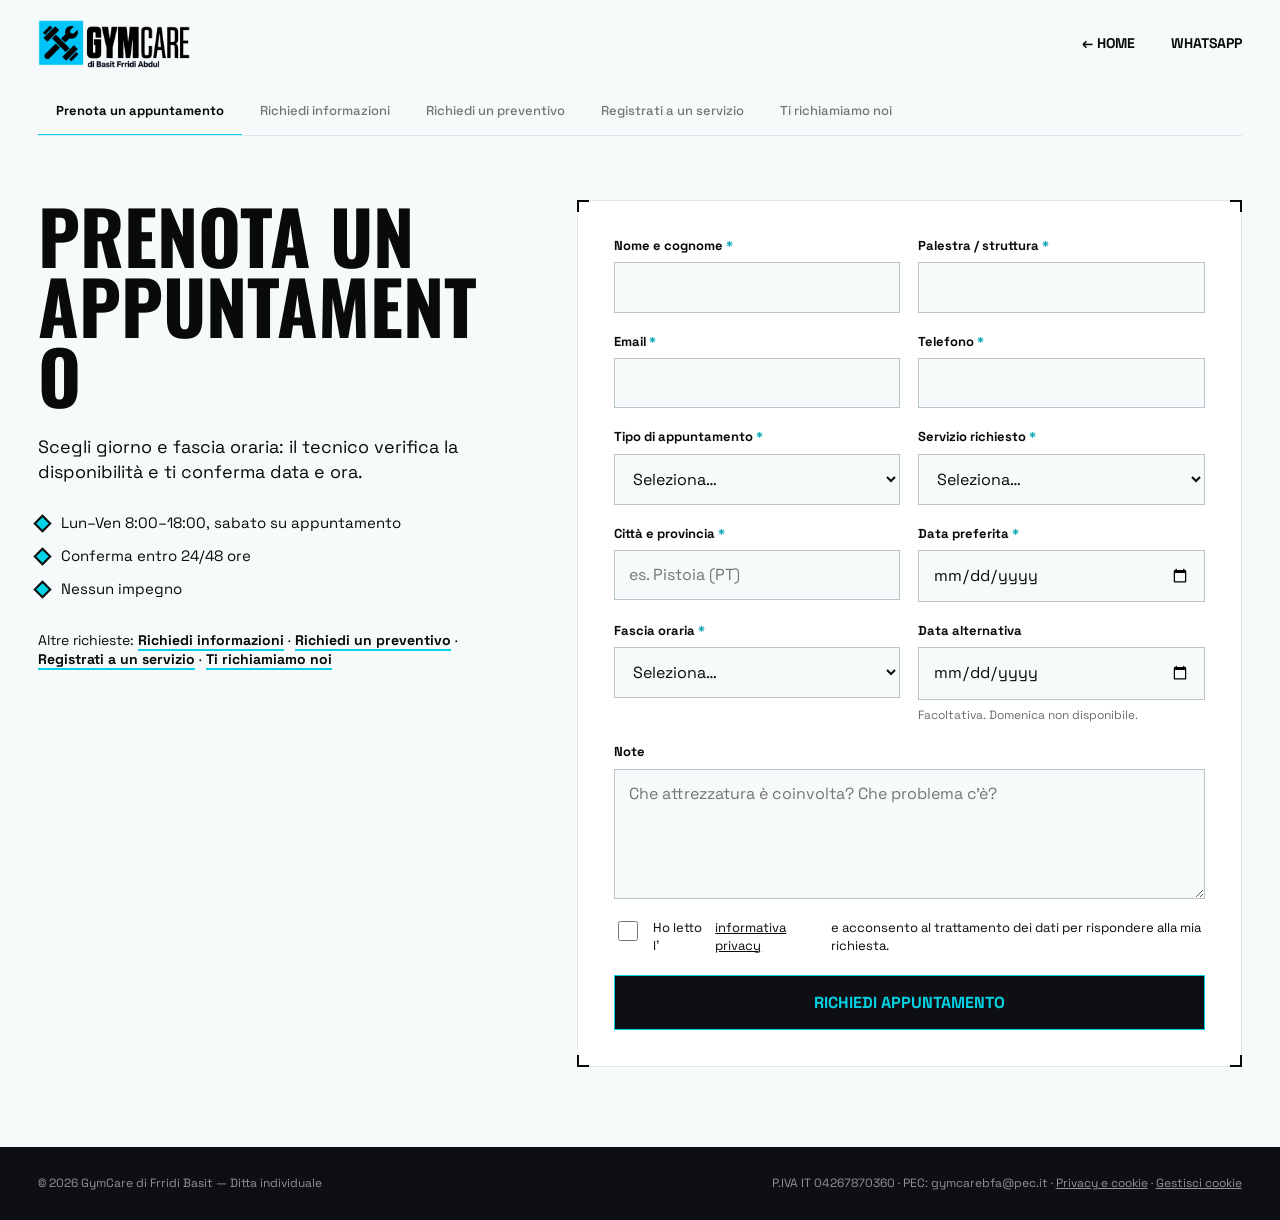
==== appuntamento.html @ d85d3246 "Add files via upload" ====
<!doctype html>
<html lang="it"><head><meta charset="utf-8"><meta name="viewport" content="width=device-width, initial-scale=1, viewport-fit=cover">
<title>Prenota un appuntamento — GymCare BFA</title><meta name="description" content="Scegli giorno e fascia oraria: il tecnico verifica la disponibilità e ti conferma data e ora.">
<link rel="canonical" href="https://gymcarebfa.com/appuntamento.html"><meta name="theme-color" content="#f7fafb">
<link rel="icon" type="image/png" href="favicon.png">
<link rel="preconnect" href="https://fonts.googleapis.com"><link rel="preconnect" href="https://fonts.gstatic.com" crossorigin>
<link href="https://fonts.googleapis.com/css2?family=Oswald:wght@400;500;700&family=Space+Grotesk:wght@400;500;700&display=swap" rel="stylesheet">
<link rel="stylesheet" href="richieste.css"></head><body>
<header><a href="index.html" aria-label="GymCare, torna alla home"><img src="logo.png" alt="GymCare" width="904" height="287"></a>
<div class="l"><a href="index.html">← Home</a><a href="https://wa.me/393883053433">WhatsApp</a></div></header>
<nav class="tabs" aria-label="Tipo di richiesta"><a href="appuntamento.html" aria-current="page">Prenota un appuntamento</a><a href="informazioni.html">Richiedi informazioni</a><a href="preventivo.html">Richiedi un preventivo</a><a href="registrazione.html">Registrati a un servizio</a><a href="ricontatto.html">Ti richiamiamo noi</a></nav>
<main><div class="lft"><h1>Prenota un appuntamento</h1><p class="lead">Scegli giorno e fascia oraria: il tecnico verifica la disponibilità e ti conferma data e ora.</p>
<ul class="chk"><li>Lun–Ven 8:00–18:00, sabato su appuntamento</li><li>Conferma entro 24/48 ore</li><li>Nessun impegno</li></ul>
<p class="alt">Altre richieste: <a href="informazioni.html">Richiedi informazioni</a> · <a href="preventivo.html">Richiedi un preventivo</a> · <a href="registrazione.html">Registrati a un servizio</a> · <a href="ricontatto.html">Ti richiamiamo noi</a></p></div>
<div>
<div class="card"><i></i><i></i><i></i><i></i>
<noscript><p class="err">Per inviare il modulo serve JavaScript. Scrivici su <a href="https://wa.me/393883053433"><u>WhatsApp</u></a> o a gymcarebfa@gmail.com.</p></noscript>
<form method="POST" novalidate>
<input type="hidden" name="subject" value="[GymCare sito] Prenota un appuntamento"><input type="hidden" name="from_name" value="Sito GymCare"><input type="hidden" name="tipo_richiesta" value="Prenota un appuntamento"><input type="hidden" name="riferimento" value="" data-l="Riferimento">
<input class="hp" type="checkbox" name="botcheck" tabindex="-1" autocomplete="off" aria-hidden="true">
<div class="f"><label for="nome" class="req">Nome e cognome</label><input id="nome" name="nome" type="text" data-l="Nome e cognome" required autocomplete="name" placeholder=""></div><div class="f"><label for="struttura" class="req">Palestra / struttura</label><input id="struttura" name="struttura" type="text" data-l="Palestra / struttura" required autocomplete="organization" placeholder=""></div><div class="f"><label for="email" class="req">Email</label><input id="email" name="email" type="email" data-l="Email" required autocomplete="email" placeholder=""></div><div class="f"><label for="telefono" class="req">Telefono</label><input id="telefono" name="telefono" type="tel" data-l="Telefono" required autocomplete="tel" placeholder=""></div><div class="f"><label for="tipo_appuntamento" class="req">Tipo di appuntamento</label><select id="tipo_appuntamento" name="tipo_appuntamento" data-l="Tipo di appuntamento" required><option value="">Seleziona…</option><option>Sopralluogo presso la struttura</option><option>Intervento tecnico</option><option>Telefonata / videochiamata</option></select></div><div class="f"><label for="servizio" class="req">Servizio richiesto</label><select id="servizio" name="servizio" data-l="Servizio richiesto" required><option value="">Seleziona…</option><option>Manutenzione ordinaria</option><option>Riparazione guasti</option><option>Revisione completa</option><option>Consulenza e perizie</option><option>Componenti elettroniche</option><option>Fornitura ricambi</option><option>Altro</option></select></div><div class="f"><label for="citta" class="req">Città e provincia</label><input id="citta" name="citta" type="text" data-l="Città e provincia" required autocomplete="address-level2" placeholder="es. Pistoia (PT)"></div><div class="f"><label for="data_preferita" class="req">Data preferita</label><input id="data_preferita" name="data_preferita" type="date" data-l="Data preferita" required data-date placeholder=""></div><div class="f"><label for="fascia" class="req">Fascia oraria</label><select id="fascia" name="fascia" data-l="Fascia oraria" required><option value="">Seleziona…</option><option>Mattina (8–13)</option><option>Pomeriggio (13–18)</option><option>Indifferente</option></select></div><div class="f"><label for="data_alternativa" class="">Data alternativa</label><input id="data_alternativa" name="data_alternativa" type="date" data-l="Data alternativa" data-date placeholder=""><div class="f-h hint">Facoltativa. Domenica non disponibile.</div></div><div class="f full"><label for="note" class="">Note</label><textarea id="note" name="note" data-l="Note" placeholder="Che attrezzatura è coinvolta? Che problema c’è?"></textarea></div>
<div class="f full"><label class="consent"><input type="checkbox" name="privacy" value="accettata" required>Ho letto l’<a href="privacy.html" target="_blank" rel="noopener"><u>informativa privacy</u></a> e acconsento al trattamento dei dati per rispondere alla mia richiesta.</label></div>
<div class="err" id="err" role="alert" tabindex="-1" hidden><b>Invio non riuscito.</b> I tuoi dati non sono stati inviati. Riprova tra poco, oppure scrivici su <a href="https://wa.me/393883053433"><u>WhatsApp</u></a> o a <a href="mailto:gymcarebfa@gmail.com"><u>gymcarebfa@gmail.com</u></a>.</div>
<div class="f full"><button class="btn" type="submit">Richiedi appuntamento</button></div>
</form></div>
<section class="card ok" id="ok" role="status" tabindex="-1" hidden><i></i><i></i><i></i><i></i>
<div class="mk" aria-hidden="true"><svg width="30" height="30" viewBox="0 0 24 24" fill="none" stroke="#0e0f14" stroke-width="3"><path d="M4 12.5l5 5L20 6.5"/></svg></div>
<h2>Richiesta di appuntamento ricevuta</h2><div class="ref">Riferimento: <b></b></div>
<p>Abbiamo ricevuto i tuoi dati. L’appuntamento non è ancora fissato: ti scriviamo o ti chiamiamo entro 24/48 ore per confermare data e ora.</p><p>Conserva il riferimento: se ci scrivi, citalo. Qui sotto trovi il riepilogo di quanto ci hai inviato.</p>
<dl class="rec" id="rec"></dl>
<p>Hai urgenza? Chiamaci o scrivici su WhatsApp al <b>+39 388 305 3433</b> (lun–ven 8:00–18:00).</p>
<div class="acts"><a class="btn" href="index.html">Torna al sito</a><button class="btn o" id="print" type="button">Stampa riepilogo</button><button class="btn o" id="again" type="button">Invia un’altra richiesta</button></div></section>
</div></main>
<footer><span>© 2026 GymCare di Frridi Basit — Ditta individuale</span><span>P.IVA IT 04267870360 · PEC: gymcarebfa@pec.it · <a href="privacy.html"><u>Privacy e cookie</u></a> · <a href="#" data-cookie-reset><u>Gestisci cookie</u></a></span></footer>
<script src="config.js"></script><script src="sito.js" defer></script><script src="richieste.js"></script></body></html>
---- richieste.css ----
:root{--bg:#f7fafb;--fg:#090a0b;--ink:#0e0f14;--line:#dfe5e9;--steel:#b6c1c8;--acc:#02d2e3;--accd:#00a3b0;--disp:"Oswald",Impact,sans-serif;--sans:"Space Grotesk",system-ui,sans-serif}
*{box-sizing:border-box}
body{margin:0;background:var(--bg);color:var(--fg);font:16px/1.4 var(--sans);padding:env(safe-area-inset-top) 0 env(safe-area-inset-bottom)}
a{color:inherit;text-decoration:none}a:hover{color:var(--accd)}
.sr{position:absolute;width:1px;height:1px;overflow:hidden;clip:rect(0 0 0 0)}
header{display:flex;justify-content:space-between;align-items:center;gap:16px;padding:20px clamp(20px,3vw,40px)}
header img{height:48px;width:auto;display:block}
header .l{display:flex;gap:clamp(14px,3vw,36px);align-items:center;font-size:14px;font-weight:700;text-transform:uppercase}
.tabs{display:flex;gap:0;overflow-x:auto;margin:0 clamp(20px,3vw,40px);border-bottom:1px solid var(--line)}
.tabs a{flex:none;padding:14px 18px;font-size:13px;font-weight:500;color:rgb(9 10 11/.55);border-bottom:2px solid transparent;margin-bottom:-1px;white-space:nowrap}
.tabs a[aria-current]{color:var(--fg);border-bottom-color:var(--acc);font-weight:700}
main{display:grid;grid-template-columns:minmax(0,5fr) minmax(0,7fr);gap:clamp(28px,5vw,72px);padding:clamp(28px,5vw,64px) clamp(20px,3vw,40px) 80px;max-width:1280px;margin:0 auto}
@media(max-width:900px){main{grid-template-columns:1fr}}
.lft{container-type:inline-size}
h1{margin:0;font:700 clamp(40px,6.4vw,92px)/.95 var(--disp);font-size:clamp(34px,var(--h1,15.5cqw),92px);text-transform:uppercase;overflow-wrap:anywhere}
.lead{font-size:clamp(16px,1.4vw,19px);max-width:30em;margin:24px 0 0}
.chk{list-style:none;padding:0;margin:28px 0 0;display:grid;gap:12px;font-size:15px}
.chk li::before{content:"";display:inline-block;width:9px;height:9px;background:var(--acc);box-shadow:0 0 0 2px var(--fg);transform:rotate(45deg);margin-right:14px}
.alt{margin-top:32px;font-size:14px}.alt a{font-weight:700;border-bottom:2px solid var(--acc)}
.card{position:relative;background:#fff;border:1px solid var(--line);padding:clamp(20px,3vw,36px)}
.card i{position:absolute;width:12px;height:12px;border:0 solid var(--fg)}
.card i:nth-of-type(1){top:-1px;left:-1px;border-top-width:2px;border-left-width:2px}
.card i:nth-of-type(2){top:-1px;right:-1px;border-top-width:2px;border-right-width:2px}
.card i:nth-of-type(3){bottom:-1px;left:-1px;border-bottom-width:2px;border-left-width:2px}
.card i:nth-of-type(4){bottom:-1px;right:-1px;border-bottom-width:2px;border-right-width:2px}
form{display:grid;grid-template-columns:1fr 1fr;gap:20px 18px}
.f{display:grid;gap:7px;align-content:start;min-width:0;border:0;padding:0;margin:0}.f.full{grid-column:1/-1}
@media(max-width:560px){.f{grid-column:1/-1}}
label,legend{font-size:13px;font-weight:700;padding:0}
.req::after{content:" *";color:var(--accd)}
input,select,textarea{font:inherit;font-size:16px;width:100%;padding:13px 14px;border:1px solid #b9c4cb;background:var(--bg);color:var(--fg);border-radius:0}
textarea{min-height:130px;resize:vertical}
input:focus,select:focus,textarea:focus{outline:2px solid var(--acc);outline-offset:1px;border-color:var(--fg)}
.opts{display:grid;grid-template-columns:repeat(auto-fit,minmax(200px,1fr));gap:8px}
.opt{display:flex;gap:10px;align-items:center;padding:11px 12px;border:1px solid #b9c4cb;font-weight:500;font-size:15px;cursor:pointer}
.opt input{width:18px;height:18px;margin:0;accent-color:#00a3b0;flex:none}
.opt:has(input:checked){border-color:var(--fg);background:#e9fbfd}
.hint{font-size:12px;color:rgb(9 10 11/.6)}
.consent{display:flex;gap:12px;align-items:flex-start;font-size:13px;font-weight:400}
.consent input{width:20px;height:20px;margin-top:2px;flex:none;accent-color:#00a3b0}
details{font-size:12px;color:rgb(9 10 11/.7);margin-top:8px}summary{cursor:pointer;font-weight:700}details p{margin:8px 0 0}
.hp{position:absolute;left:-9999px}
.btn{font:700 16px var(--sans);text-transform:uppercase;background:var(--ink);color:var(--acc);border:1px solid var(--acc);padding:16px 28px;cursor:pointer;display:inline-flex;gap:14px;align-items:center;justify-content:center;transition:background .2s,color .2s}
.btn:hover,.btn:focus-visible{background:var(--acc);color:var(--ink)}
.btn:disabled{opacity:.6;cursor:wait}
.btn.o{background:transparent;color:var(--fg);border-color:var(--fg)}.btn.o:hover{background:var(--fg);color:#fff}
.err{grid-column:1/-1;border-left:4px solid #d4351c;background:#fdeeea;padding:14px 16px;font-size:14px}
.ok{background:var(--ink);color:#fff;border-color:var(--ink)}
.ok i{border-color:var(--acc)!important}
.ok .mk{width:64px;height:64px;background:var(--acc);display:grid;place-items:center;clip-path:polygon(50% 0,100% 28%,100% 72%,50% 100%,0 72%,0 28%);animation:pop .5s cubic-bezier(.33,0,0,1)}
@keyframes pop{from{transform:scale(.4);opacity:0}}
.ok h2{font:700 clamp(32px,4vw,52px)/1 var(--disp);text-transform:uppercase;color:var(--acc);margin:22px 0 10px}
.ok .ref{display:inline-block;border:1px solid rgba(255,255,255,.25);padding:8px 12px;font-weight:700;margin:6px 0 18px;letter-spacing:.04em}
.ok p{color:var(--steel);max-width:34em;margin:0 0 14px}
.rec{margin:20px 0;border-top:1px solid rgba(255,255,255,.15);display:grid}
.rec div{display:grid;grid-template-columns:minmax(110px,1fr) 2fr;gap:12px;padding:10px 0;border-bottom:1px solid rgba(255,255,255,.15);font-size:14px}
.rec dt{color:var(--acc);font-size:12px}.rec dd{margin:0;word-break:break-word}
.acts{display:flex;gap:12px;flex-wrap:wrap;margin-top:22px}
.ok .btn.o{color:#fff;border-color:rgba(255,255,255,.5)}.ok .btn.o:hover{background:#fff;color:var(--ink)}
[hidden]{display:none!important}
footer{padding:28px clamp(20px,3vw,40px);background:var(--ink);color:rgba(255,255,255,.55);font-size:12px;display:flex;justify-content:space-between;gap:16px;flex-wrap:wrap}
:focus-visible{outline:2px solid var(--acc);outline-offset:3px}
@media print{header,.tabs,footer,.acts,.lft{display:none}main{display:block}.ok{background:#fff;color:#000;border:0}.ok p,.rec dt{color:#000}.ok h2{color:#000}}
@media(prefers-reduced-motion:reduce){.ok .mk{animation:none}.btn{transition:none}}
main.pv{display:block;max-width:820px;font-size:17px;line-height:1.6}
.pv h1{font-size:clamp(34px,7vw,60px);margin-bottom:8px}.pv h2{font:700 24px var(--disp);text-transform:uppercase;margin:36px 0 8px}
.pv p,.pv li{max-width:none}.pv ul{padding-left:22px}.pv .btn{margin-top:12px}
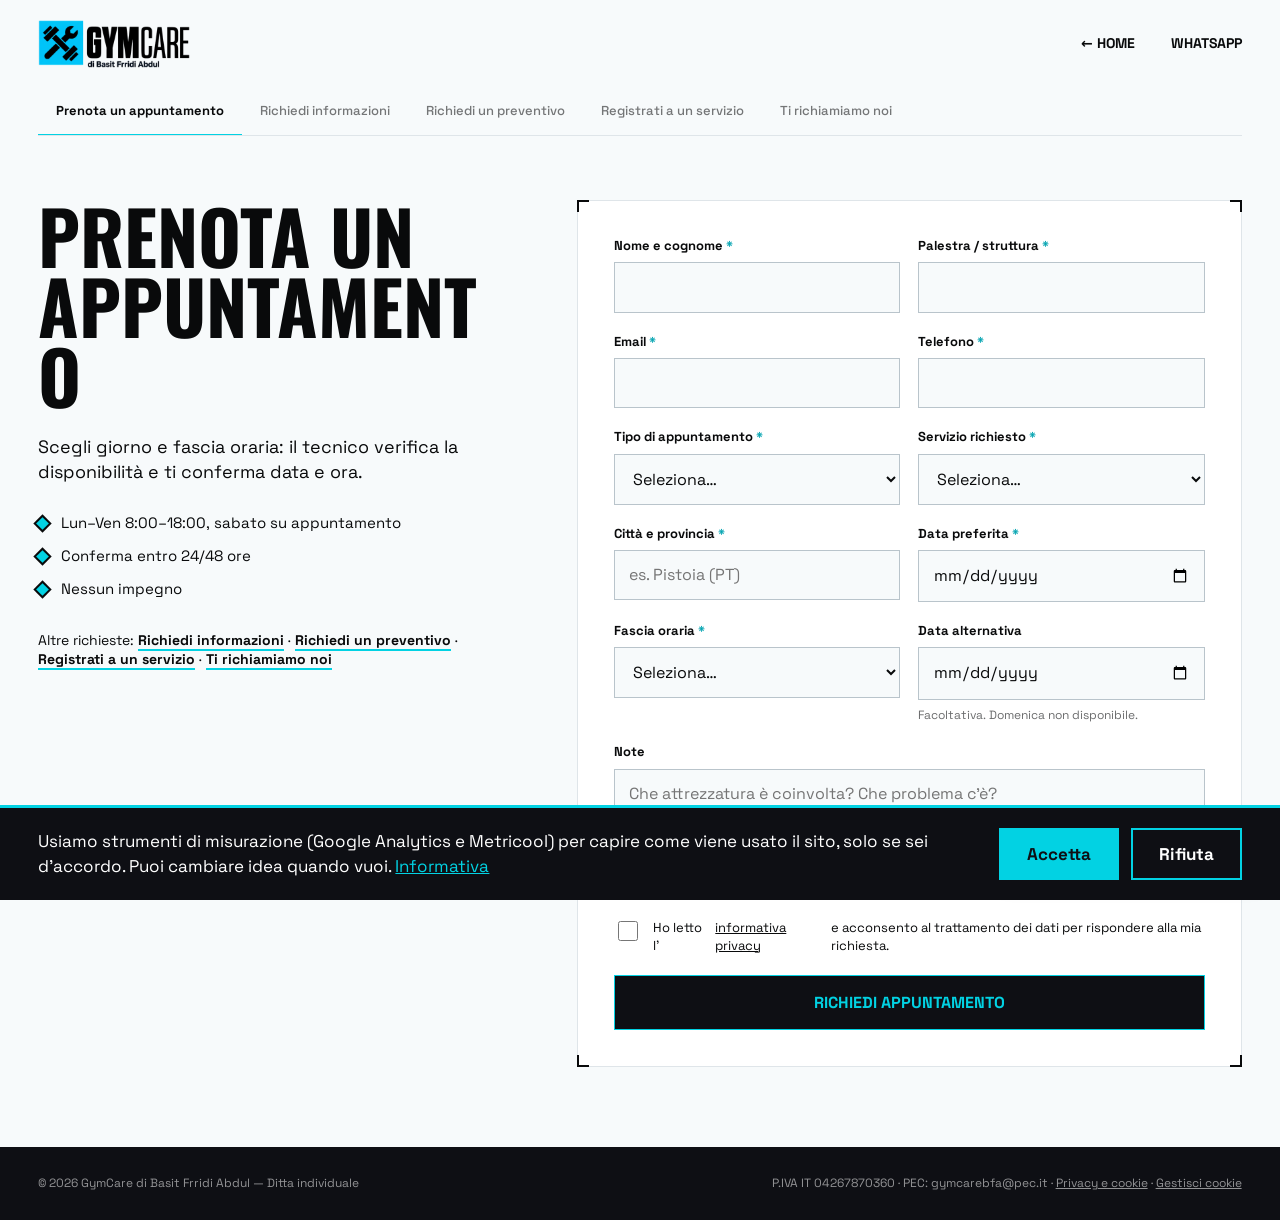
==== commit 477be9db: "Conformità privacy: tracciamento solo dopo consenso, font locali, nome ditta - Metricool e Google An" ====
--- a/appuntamento.html
+++ b/appuntamento.html
@@ -2,10 +2,13 @@
 <html lang="it"><head><meta charset="utf-8"><meta name="viewport" content="width=device-width, initial-scale=1, viewport-fit=cover">
 <title>Prenota un appuntamento — GymCare BFA</title><meta name="description" content="Scegli giorno e fascia oraria: il tecnico verifica la disponibilità e ti conferma data e ora.">
 <link rel="canonical" href="https://gymcarebfa.com/appuntamento.html"><meta name="theme-color" content="#f7fafb">
-<link rel="icon" type="image/png" href="favicon.png">
-<link rel="preconnect" href="https://fonts.googleapis.com"><link rel="preconnect" href="https://fonts.gstatic.com" crossorigin>
-<link href="https://fonts.googleapis.com/css2?family=Oswald:wght@400;500;700&family=Space+Grotesk:wght@400;500;700&display=swap" rel="stylesheet">
-<link rel="stylesheet" href="richieste.css"></head><body>
+<link rel="icon" href="/favicon.ico?v=2" sizes="48x48">
+<link rel="icon" type="image/png" sizes="32x32" href="/favicon-32x32.png?v=2">
+<link rel="icon" type="image/png" sizes="192x192" href="/icon-192.png?v=2">
+<link rel="apple-touch-icon" href="/apple-touch-icon.png?v=2">
+<link rel="stylesheet" href="/fonts/fonts.css">
+<link rel="stylesheet" href="richieste.css"><!-- Metricool tracker -->
+</head><body>
 <header><a href="index.html" aria-label="GymCare, torna alla home"><img src="logo.png" alt="GymCare" width="904" height="287"></a>
 <div class="l"><a href="index.html">← Home</a><a href="https://wa.me/393883053433">WhatsApp</a></div></header>
 <nav class="tabs" aria-label="Tipo di richiesta"><a href="appuntamento.html" aria-current="page">Prenota un appuntamento</a><a href="informazioni.html">Richiedi informazioni</a><a href="preventivo.html">Richiedi un preventivo</a><a href="registrazione.html">Registrati a un servizio</a><a href="ricontatto.html">Ti richiamiamo noi</a></nav>
@@ -31,5 +34,5 @@
 <p>Hai urgenza? Chiamaci o scrivici su WhatsApp al <b>+39 388 305 3433</b> (lun–ven 8:00–18:00).</p>
 <div class="acts"><a class="btn" href="index.html">Torna al sito</a><button class="btn o" id="print" type="button">Stampa riepilogo</button><button class="btn o" id="again" type="button">Invia un’altra richiesta</button></div></section>
 </div></main>
-<footer><span>© 2026 GymCare di Frridi Basit — Ditta individuale</span><span>P.IVA IT 04267870360 · PEC: gymcarebfa@pec.it · <a href="privacy.html"><u>Privacy e cookie</u></a> · <a href="#" data-cookie-reset><u>Gestisci cookie</u></a></span></footer>
+<footer><span>© 2026 GymCare di Basit Frridi Abdul — Ditta individuale</span><span>P.IVA IT 04267870360 · PEC: gymcarebfa@pec.it · <a href="privacy.html"><u>Privacy e cookie</u></a> · <a href="#" data-cookie-reset><u>Gestisci cookie</u></a></span></footer>
 <script src="config.js"></script><script src="sito.js" defer></script><script src="richieste.js"></script></body></html>
--- a/fonts/fonts.css
+++ b/fonts/fonts.css
@@ -0,0 +1,6 @@
+@font-face{font-family:'Oswald';font-style:normal;font-weight:400;font-display:swap;src:url(/fonts/oswald-latin-400-normal.woff2) format('woff2')}
+@font-face{font-family:'Oswald';font-style:normal;font-weight:500;font-display:swap;src:url(/fonts/oswald-latin-500-normal.woff2) format('woff2')}
+@font-face{font-family:'Oswald';font-style:normal;font-weight:700;font-display:swap;src:url(/fonts/oswald-latin-700-normal.woff2) format('woff2')}
+@font-face{font-family:'Space Grotesk';font-style:normal;font-weight:400;font-display:swap;src:url(/fonts/space-grotesk-latin-400-normal.woff2) format('woff2')}
+@font-face{font-family:'Space Grotesk';font-style:normal;font-weight:500;font-display:swap;src:url(/fonts/space-grotesk-latin-500-normal.woff2) format('woff2')}
+@font-face{font-family:'Space Grotesk';font-style:normal;font-weight:700;font-display:swap;src:url(/fonts/space-grotesk-latin-700-normal.woff2) format('woff2')}
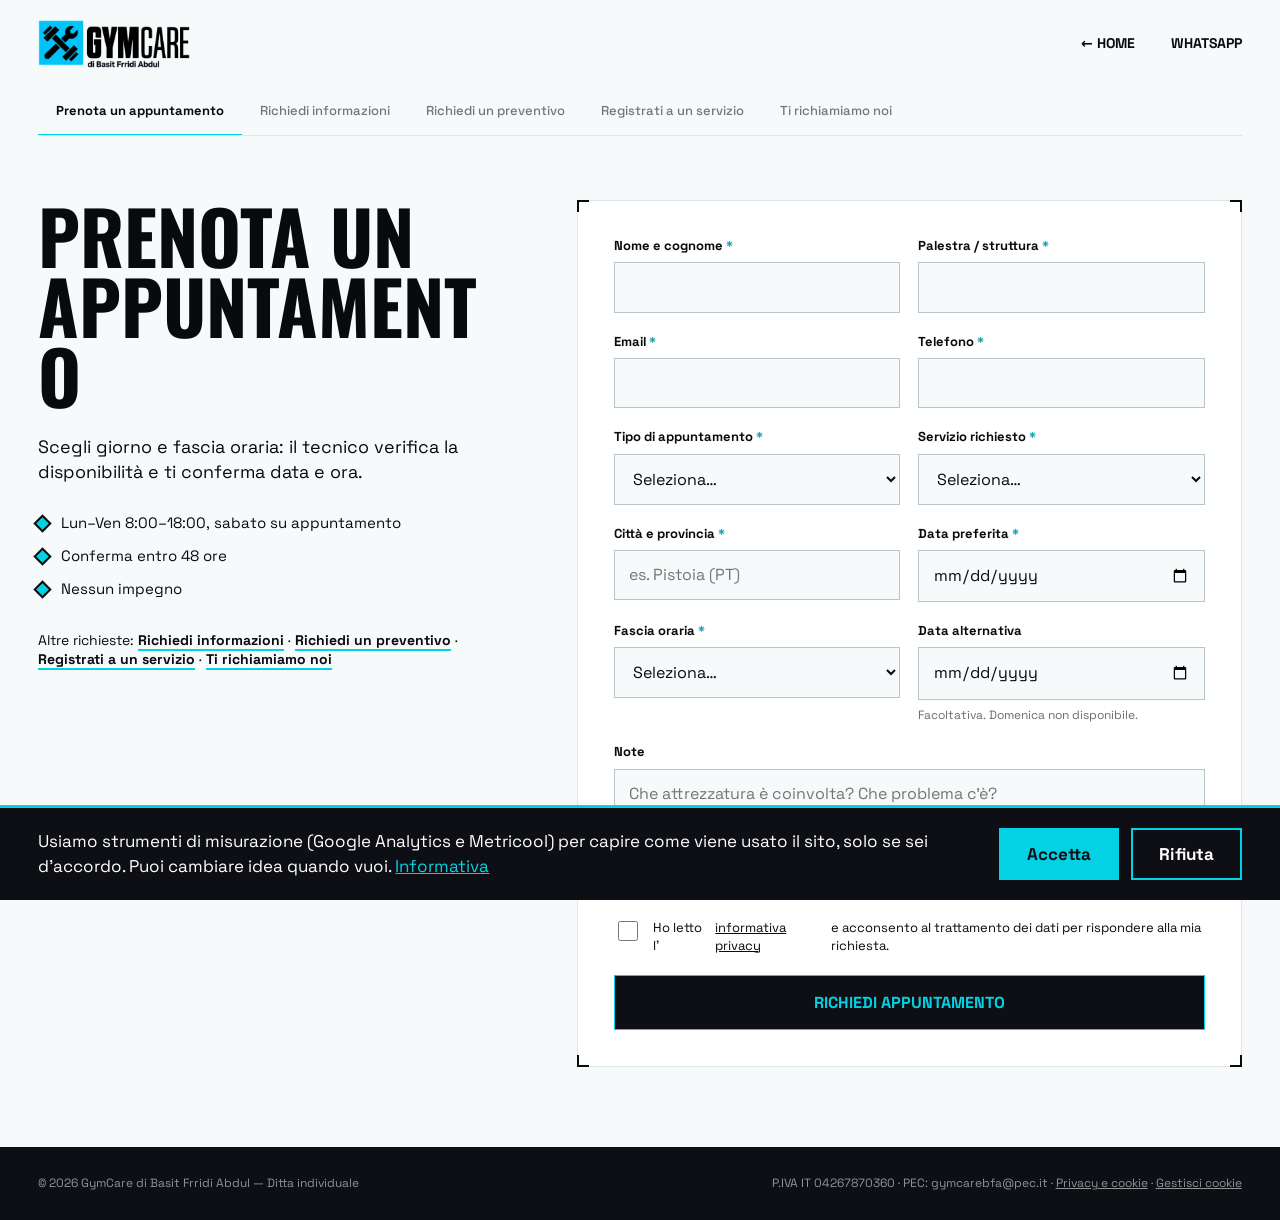
==== commit 8f9201fd: "Tempi e orari coerenti (48h, reperibili 7/7 24h), recensione Google, config.js Co-Authored-By: Claud" ====
--- a/appuntamento.html
+++ b/appuntamento.html
@@ -13,7 +13,7 @@
 <div class="l"><a href="index.html">← Home</a><a href="https://wa.me/393883053433">WhatsApp</a></div></header>
 <nav class="tabs" aria-label="Tipo di richiesta"><a href="appuntamento.html" aria-current="page">Prenota un appuntamento</a><a href="informazioni.html">Richiedi informazioni</a><a href="preventivo.html">Richiedi un preventivo</a><a href="registrazione.html">Registrati a un servizio</a><a href="ricontatto.html">Ti richiamiamo noi</a></nav>
 <main><div class="lft"><h1>Prenota un appuntamento</h1><p class="lead">Scegli giorno e fascia oraria: il tecnico verifica la disponibilità e ti conferma data e ora.</p>
-<ul class="chk"><li>Lun–Ven 8:00–18:00, sabato su appuntamento</li><li>Conferma entro 24/48 ore</li><li>Nessun impegno</li></ul>
+<ul class="chk"><li>Lun–Ven 8:00–18:00, sabato su appuntamento</li><li>Conferma entro 48 ore</li><li>Nessun impegno</li></ul>
 <p class="alt">Altre richieste: <a href="informazioni.html">Richiedi informazioni</a> · <a href="preventivo.html">Richiedi un preventivo</a> · <a href="registrazione.html">Registrati a un servizio</a> · <a href="ricontatto.html">Ti richiamiamo noi</a></p></div>
 <div>
 <div class="card"><i></i><i></i><i></i><i></i>
@@ -21,7 +21,7 @@
 <form method="POST" novalidate>
 <input type="hidden" name="subject" value="[GymCare sito] Prenota un appuntamento"><input type="hidden" name="from_name" value="Sito GymCare"><input type="hidden" name="tipo_richiesta" value="Prenota un appuntamento"><input type="hidden" name="riferimento" value="" data-l="Riferimento">
 <input class="hp" type="checkbox" name="botcheck" tabindex="-1" autocomplete="off" aria-hidden="true">
-<div class="f"><label for="nome" class="req">Nome e cognome</label><input id="nome" name="nome" type="text" data-l="Nome e cognome" required autocomplete="name" placeholder=""></div><div class="f"><label for="struttura" class="req">Palestra / struttura</label><input id="struttura" name="struttura" type="text" data-l="Palestra / struttura" required autocomplete="organization" placeholder=""></div><div class="f"><label for="email" class="req">Email</label><input id="email" name="email" type="email" data-l="Email" required autocomplete="email" placeholder=""></div><div class="f"><label for="telefono" class="req">Telefono</label><input id="telefono" name="telefono" type="tel" data-l="Telefono" required autocomplete="tel" placeholder=""></div><div class="f"><label for="tipo_appuntamento" class="req">Tipo di appuntamento</label><select id="tipo_appuntamento" name="tipo_appuntamento" data-l="Tipo di appuntamento" required><option value="">Seleziona…</option><option>Sopralluogo presso la struttura</option><option>Intervento tecnico</option><option>Telefonata / videochiamata</option></select></div><div class="f"><label for="servizio" class="req">Servizio richiesto</label><select id="servizio" name="servizio" data-l="Servizio richiesto" required><option value="">Seleziona…</option><option>Manutenzione ordinaria</option><option>Riparazione guasti</option><option>Revisione completa</option><option>Consulenza e perizie</option><option>Componenti elettroniche</option><option>Fornitura ricambi</option><option>Altro</option></select></div><div class="f"><label for="citta" class="req">Città e provincia</label><input id="citta" name="citta" type="text" data-l="Città e provincia" required autocomplete="address-level2" placeholder="es. Pistoia (PT)"></div><div class="f"><label for="data_preferita" class="req">Data preferita</label><input id="data_preferita" name="data_preferita" type="date" data-l="Data preferita" required data-date placeholder=""></div><div class="f"><label for="fascia" class="req">Fascia oraria</label><select id="fascia" name="fascia" data-l="Fascia oraria" required><option value="">Seleziona…</option><option>Mattina (8–13)</option><option>Pomeriggio (13–18)</option><option>Indifferente</option></select></div><div class="f"><label for="data_alternativa" class="">Data alternativa</label><input id="data_alternativa" name="data_alternativa" type="date" data-l="Data alternativa" data-date placeholder=""><div class="f-h hint">Facoltativa. Domenica non disponibile.</div></div><div class="f full"><label for="note" class="">Note</label><textarea id="note" name="note" data-l="Note" placeholder="Che attrezzatura è coinvolta? Che problema c’è?"></textarea></div>
+<div class="f"><label for="nome" class="req">Nome e cognome</label><input id="nome" name="nome" type="text" data-l="Nome e cognome" required autocomplete="name" placeholder=""></div><div class="f"><label for="struttura" class="req">Palestra / struttura</label><input id="struttura" name="struttura" type="text" data-l="Palestra / struttura" required autocomplete="organization" placeholder=""></div><div class="f"><label for="email" class="req">Email</label><input id="email" name="email" type="email" data-l="Email" required autocomplete="email" placeholder=""></div><div class="f"><label for="telefono" class="req">Telefono</label><input id="telefono" name="telefono" type="tel" data-l="Telefono" required autocomplete="tel" placeholder=""></div><div class="f"><label for="tipo_appuntamento" class="req">Tipo di appuntamento</label><select id="tipo_appuntamento" name="tipo_appuntamento" data-l="Tipo di appuntamento" required><option value="">Seleziona…</option><option>Sopralluogo presso la struttura</option><option>Intervento tecnico</option><option>Telefonata / videochiamata</option></select></div><div class="f"><label for="servizio" class="req">Servizio richiesto</label><select id="servizio" name="servizio" data-l="Servizio richiesto" required><option value="">Seleziona…</option><option>Manutenzione ordinaria</option><option>Riparazione guasti</option><option>Revisione completa</option><option>Consulenza e perizie</option><option>Componenti elettroniche</option><option>Fornitura ricambi</option><option>Installazione e montaggio</option><option>Assistenza post-vendita</option><option>Altro</option></select></div><div class="f"><label for="citta" class="req">Città e provincia</label><input id="citta" name="citta" type="text" data-l="Città e provincia" required autocomplete="address-level2" placeholder="es. Pistoia (PT)"></div><div class="f"><label for="data_preferita" class="req">Data preferita</label><input id="data_preferita" name="data_preferita" type="date" data-l="Data preferita" required data-date placeholder=""></div><div class="f"><label for="fascia" class="req">Fascia oraria</label><select id="fascia" name="fascia" data-l="Fascia oraria" required><option value="">Seleziona…</option><option>Mattina (8–13)</option><option>Pomeriggio (13–18)</option><option>Indifferente</option></select></div><div class="f"><label for="data_alternativa" class="">Data alternativa</label><input id="data_alternativa" name="data_alternativa" type="date" data-l="Data alternativa" data-date placeholder=""><div class="f-h hint">Facoltativa. Domenica non disponibile.</div></div><div class="f full"><label for="note" class="">Note</label><textarea id="note" name="note" data-l="Note" placeholder="Che attrezzatura è coinvolta? Che problema c’è?"></textarea></div>
 <div class="f full"><label class="consent"><input type="checkbox" name="privacy" value="accettata" required>Ho letto l’<a href="privacy.html" target="_blank" rel="noopener"><u>informativa privacy</u></a> e acconsento al trattamento dei dati per rispondere alla mia richiesta.</label></div>
 <div class="err" id="err" role="alert" tabindex="-1" hidden><b>Invio non riuscito.</b> I tuoi dati non sono stati inviati. Riprova tra poco, oppure scrivici su <a href="https://wa.me/393883053433"><u>WhatsApp</u></a> o a <a href="mailto:gymcarebfa@gmail.com"><u>gymcarebfa@gmail.com</u></a>.</div>
 <div class="f full"><button class="btn" type="submit">Richiedi appuntamento</button></div>
@@ -29,7 +29,7 @@
 <section class="card ok" id="ok" role="status" tabindex="-1" hidden><i></i><i></i><i></i><i></i>
 <div class="mk" aria-hidden="true"><svg width="30" height="30" viewBox="0 0 24 24" fill="none" stroke="#0e0f14" stroke-width="3"><path d="M4 12.5l5 5L20 6.5"/></svg></div>
 <h2>Richiesta di appuntamento ricevuta</h2><div class="ref">Riferimento: <b></b></div>
-<p>Abbiamo ricevuto i tuoi dati. L’appuntamento non è ancora fissato: ti scriviamo o ti chiamiamo entro 24/48 ore per confermare data e ora.</p><p>Conserva il riferimento: se ci scrivi, citalo. Qui sotto trovi il riepilogo di quanto ci hai inviato.</p>
+<p>Abbiamo ricevuto i tuoi dati. L’appuntamento non è ancora fissato: ti scriviamo o ti chiamiamo entro 48 ore per confermare data e ora.</p><p>Conserva il riferimento: se ci scrivi, citalo. Qui sotto trovi il riepilogo di quanto ci hai inviato.</p>
 <dl class="rec" id="rec"></dl>
 <p>Hai urgenza? Chiamaci o scrivici su WhatsApp al <b>+39 388 305 3433</b> (lun–ven 8:00–18:00).</p>
 <div class="acts"><a class="btn" href="index.html">Torna al sito</a><button class="btn o" id="print" type="button">Stampa riepilogo</button><button class="btn o" id="again" type="button">Invia un’altra richiesta</button></div></section>
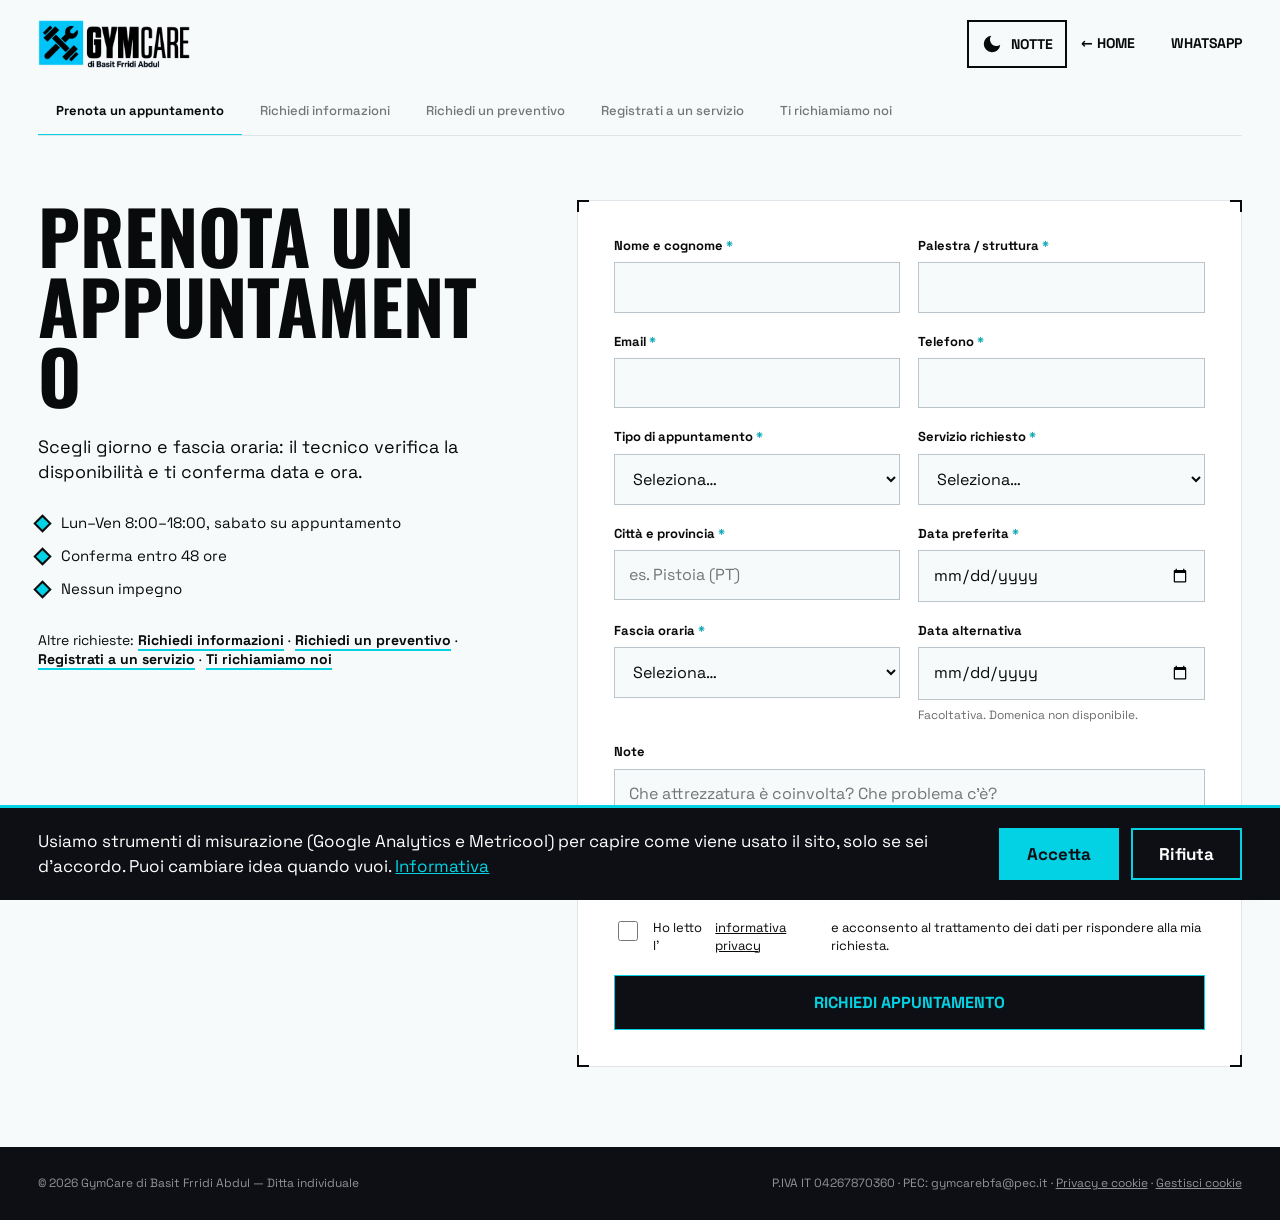
==== commit f1f8c9ed: "Modalità notte e chiara su tutto il sito Co-Authored-By: Claude Opus 5.5 <noreply@anthropic.com> Cla" ====
--- a/appuntamento.html
+++ b/appuntamento.html
@@ -1,5 +1,5 @@
 <!doctype html>
-<html lang="it"><head><meta charset="utf-8"><meta name="viewport" content="width=device-width, initial-scale=1, viewport-fit=cover">
+<html lang="it"><head><script>(()=>{try{var t=localStorage.getItem("gc_theme")}catch(e){}if(!t)t=matchMedia("(prefers-color-scheme: dark)").matches?"dark":"light";document.documentElement.dataset.theme=t})()</script><meta charset="utf-8"><meta name="viewport" content="width=device-width, initial-scale=1, viewport-fit=cover">
 <title>Prenota un appuntamento — GymCare BFA</title><meta name="description" content="Scegli giorno e fascia oraria: il tecnico verifica la disponibilità e ti conferma data e ora.">
 <link rel="canonical" href="https://gymcarebfa.com/appuntamento.html"><meta name="theme-color" content="#f7fafb">
 <link rel="icon" href="/favicon.ico?v=2" sizes="48x48">
@@ -8,6 +8,7 @@
 <link rel="apple-touch-icon" href="/apple-touch-icon.png?v=2">
 <link rel="stylesheet" href="/fonts/fonts.css">
 <link rel="stylesheet" href="richieste.css"><!-- Metricool tracker -->
+<link rel="stylesheet" href="/tema.css">
 </head><body>
 <header><a href="index.html" aria-label="GymCare, torna alla home"><img src="logo.png" alt="GymCare" width="904" height="287"></a>
 <div class="l"><a href="index.html">← Home</a><a href="https://wa.me/393883053433">WhatsApp</a></div></header>
--- a/tema.css
+++ b/tema.css
@@ -0,0 +1,22 @@
+/* Modalità notte / chiara — GymCare */
+.tt{display:inline-flex;align-items:center;justify-content:center;gap:8px;min-width:48px;height:48px;padding:0 12px;border:2px solid var(--fg);background:transparent;color:var(--fg);cursor:pointer;font:700 14px "Space Grotesk",system-ui,sans-serif;text-transform:uppercase}
+.tt svg{width:22px;height:22px;flex:none}.tt .ts{display:none}
+html[data-theme=dark] .tt .tm{display:none}html[data-theme=dark] .tt .ts{display:block}
+.tt:focus-visible{outline:3px solid var(--acc);outline-offset:2px}
+.hr{display:flex;align-items:center;gap:14px}
+@media(max-width:600px){.tt b{display:none}}
+html[data-theme=dark]{color-scheme:dark;--bg:#14161c;--fg:#eef2f4;--line:#2a2d36;--mute:rgb(238 242 244/.45)}
+html[data-theme=dark] header img{background:#fff;padding:6px 10px;border-radius:4px}
+/* home */
+html[data-theme=dark] .id{color:rgb(238 242 244/.65)!important}
+html[data-theme=dark] .mq li,html[data-theme=dark] .rvc{background:#1c1f27;border-color:#2a2d36}
+html[data-theme=dark] .mq .nt,html[data-theme=dark] .rvc figcaption{color:rgba(238,242,244,.65)}
+html[data-theme=dark] #marche{border-top-color:#2a2d36!important}
+/* pagine modulo */
+html[data-theme=dark] .tabs a{color:rgb(238 242 244/.6)}
+html[data-theme=dark] .card{background:#1c1f27}
+html[data-theme=dark] input,html[data-theme=dark] select,html[data-theme=dark] textarea,html[data-theme=dark] .opt{border-color:#3a3e4a}
+html[data-theme=dark] .opt:has(input:checked){border-color:var(--acc);background:#0f2f33}
+html[data-theme=dark] .hint,html[data-theme=dark] details{color:rgb(238 242 244/.7)}
+html[data-theme=dark] .btn.o:hover{color:var(--bg)}
+html[data-theme=dark] .err{background:#3a1f1a}
